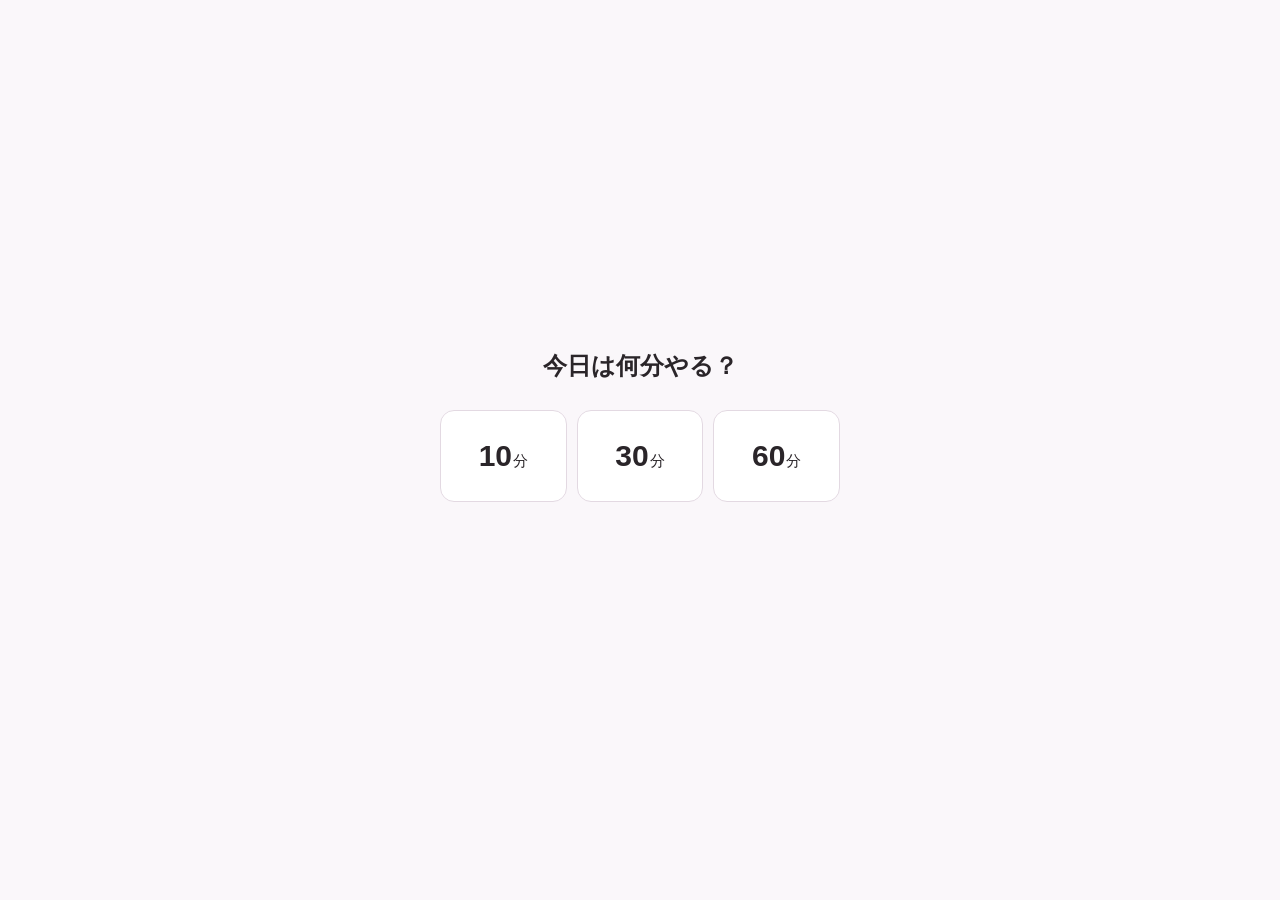
==== index.html @ b4d3fdea "Enjoy英語: 中1英語の文法ドリル（Lv1-5 + PWA） - 問題文は単語辞書から毎回組み立てる。問題文の固定データを持たない - 入力は4択と並べ替えのみ。iOS のソフトキーボードを出さな" ====
<!DOCTYPE html>
<html lang="ja">
<head>
<meta charset="utf-8">
<meta name="viewport" content="width=device-width, initial-scale=1, user-scalable=no, viewport-fit=cover">
<title>Enjoy英語</title>

<link rel="manifest" href="./manifest.json">
<link rel="apple-touch-icon" href="./icons/icon-180.png">
<link rel="icon" href="./icons/icon-192.png">

<!-- ホーム画面から開いたとき全画面にする（iOS 16 以前はこの指定を見る） -->
<meta name="apple-mobile-web-app-capable" content="yes">
<meta name="apple-mobile-web-app-title" content="Enjoy英語">
<meta name="mobile-web-app-capable" content="yes">

<meta name="theme-color" content="#faf7fa" media="(prefers-color-scheme: light)">
<meta name="theme-color" content="#1a171b" media="(prefers-color-scheme: dark)">

<link rel="stylesheet" href="./css/style.css">
</head>
<body>

<div id="app">

  <!-- ホーム画面 -->
  <section class="screen" id="screen-home">
    <div class="home">
      <p class="ask">今日は何分やる？</p>
      <div class="times">
        <button type="button" class="time" data-min="10">10<span>分</span></button>
        <button type="button" class="time" data-min="30">30<span>分</span></button>
        <button type="button" class="time" data-min="60">60<span>分</span></button>
      </div>
      <p class="carry" id="carryNote"></p>
    </div>
  </section>

  <!-- 問題画面 -->
  <section class="screen" id="screen-practice">
    <div class="topbar">
      <div class="topbar-row">
        <span class="remain" id="remain"></span>
        <span class="spacer"></span>
        <button type="button" class="link" id="pauseBtn">休憩</button>
        <button type="button" class="link" id="quitBtn">やめる</button>
      </div>
      <div class="progress"><i id="progressFill"></i></div>
    </div>

    <div class="stage" id="stage">
      <p class="prompt" id="prompt"></p>
      <p class="question" id="question"></p>
      <div class="answer-line empty" id="answerLine"></div>
    </div>

    <div class="choices" id="choices"></div>
    <div class="chips" id="chips"></div>

    <div class="dunno">
      <button type="button" id="dunnoBtn">わからない</button>
    </div>
  </section>

  <!-- 終了画面 -->
  <section class="screen" id="screen-done">
    <div class="done">
      <h1>今日の分、終わり！</h1>
      <p id="doneCount"></p>
      <button type="button" class="wide ghost" id="homeBtn">ホームへ</button>
    </div>
  </section>

</div>

<!-- 解説・持ち越しの全面パネル -->
<div class="explain" id="overlay">
  <div class="explain-body">
    <div class="expr" id="overlayExpr"></div>
    <ol class="steps" id="overlayLines"></ol>
  </div>
  <button type="button" class="wide" id="overlayBtn">わかった</button>
</div>

<!-- 休憩中のパネル -->
<div class="pause" id="pausePanel">
  <p class="pause-title">休憩中</p>
  <div class="pause-actions">
    <button type="button" class="wide" id="resumeBtn">つづける</button>
    <button type="button" class="wide ghost" id="quitFromPauseBtn">やめる</button>
  </div>
</div>

<script type="module" src="./js/app.js"></script>
</body>
</html>
---- css/style.css ----
/* ------------------------------------------------------------------
   配色
   Enjoy数学 の土台をそのまま持ってきて、アクセント色だけ変えている。
   ホーム画面に2つ並んだときに見分けが付くようにするため。
   「教育」トーン（青・緑）は数学版と同じく避ける。
   ------------------------------------------------------------------ */

:root {
  color-scheme: light dark;

  --bg: #faf7fa;
  --fg: #2a2529;
  --muted: #877d86;
  --line: #e7dee6;

  --key-bg: #ffffff;
  --key-border: #e3d9e2;
  --key-press: #efe6ee;

  --accent: #7a5b8c;
  --accent-soft: rgba(122, 91, 140, 0.12);

  --ok: #1f7a3f;

  --tap: 48px;
  --gap: 8px;
}

@media (prefers-color-scheme: dark) {
  :root {
    --bg: #1a171b;
    --fg: #f0ebf0;
    --muted: #978d96;
    --line: #342e35;

    --key-bg: #262128;
    --key-border: #383040;
    --key-press: #362e3b;

    --accent: #c4a0d0;
    --accent-soft: rgba(196, 160, 208, 0.16);

    --ok: #5fbf85;
  }
}

/* ------------------------------------------------------------------
   土台
   iPhone 縦持ちでスクロールを一切発生させない。
   ------------------------------------------------------------------ */

* { box-sizing: border-box; }

html, body {
  margin: 0;
  padding: 0;
  height: 100%;
  width: 100%;
  overflow: hidden;
  overscroll-behavior: none;
}

body {
  position: fixed;
  inset: 0;
  background: var(--bg);
  color: var(--fg);
  font-family: -apple-system, BlinkMacSystemFont, "Hiragino Sans", sans-serif;
  -webkit-text-size-adjust: 100%;
  -webkit-tap-highlight-color: transparent;
  -webkit-user-select: none;
  user-select: none;
  -webkit-touch-callout: none;
}

#app {
  height: 100%;
  height: 100dvh;
  display: flex;
  flex-direction: column;
  padding:
    env(safe-area-inset-top)
    env(safe-area-inset-right)
    env(safe-area-inset-bottom)
    env(safe-area-inset-left);
}

.screen {
  flex: 1;
  min-height: 0;
  display: none;
  flex-direction: column;
}
.screen.active { display: flex; }

/* ------------------------------------------------------------------
   問題画面
   ------------------------------------------------------------------ */

/* ------------------------------------------------------------------
   ホーム画面
   出すのは問いかけと時間ボタンだけ。
   累計時間・連続日数・レベル・正答率は一切置かない。
   ------------------------------------------------------------------ */

.home {
  flex: 1;
  display: flex;
  flex-direction: column;
  align-items: center;
  justify-content: center;
  gap: 28px;
  padding: 24px 16px;
}

.home .ask { margin: 0; font-size: 24px; font-weight: 600; }

/* 3つのボタンは視覚的に完全に同格。10分を左端に置く。 */
.times {
  display: flex;
  gap: 10px;
  width: 100%;
  max-width: 400px;
}
.time {
  -webkit-appearance: none;
  appearance: none;
  flex: 1 1 0;
  min-width: var(--tap);
  min-height: 92px;
  border: 1px solid var(--key-border);
  border-radius: 14px;
  background: var(--key-bg);
  color: var(--fg);
  font-family: inherit;
  font-size: 30px;
  font-weight: 600;
  touch-action: manipulation;
  cursor: pointer;
  transition: background-color .08s ease, transform .08s ease;
}
.time:active { background: var(--key-press); transform: scale(.97); }
.time > span { font-size: 15px; font-weight: 500; margin-left: 1px; }

/* 持ち越しの一言。責める書き方をしない。 */
.carry {
  margin: 0;
  min-height: 20px;
  font-size: 14px;
  color: var(--muted);
}

/* ------------------------------------------------------------------
   問題画面
   ------------------------------------------------------------------ */

.topbar {
  flex: 0 0 auto;
  padding: 0 12px;
}

.topbar-row {
  display: flex;
  align-items: center;
  gap: 2px;
  margin-bottom: 6px;
}
.topbar-row .spacer { flex: 1; }

/* 残り時間は分だけ。秒は刻まない。 */
.remain {
  padding-left: 4px;
  font-size: 13px;
  color: var(--muted);
  font-variant-numeric: tabular-nums;
}

.link {
  -webkit-appearance: none;
  appearance: none;
  min-width: var(--tap);
  min-height: var(--tap);
  padding: 0 10px;
  border: 0;
  background: transparent;
  color: var(--muted);
  font-family: inherit;
  font-size: 14px;
  touch-action: manipulation;
  cursor: pointer;
}
.link:active { opacity: .6; }
.link[disabled] { opacity: .35; }

/* 進捗は細いバーのみ。「○問目」は出さない。 */
.progress {
  height: 3px;
  border-radius: 2px;
  background: var(--line);
  overflow: hidden;
}
.progress > i {
  display: block;
  height: 100%;
  width: 0%;
  background: var(--accent);
  opacity: .55;
  transition: width .35s ease;
}

.stage {
  flex: 1;
  min-height: 0;
  display: flex;
  flex-direction: column;
  align-items: center;
  justify-content: center;
  gap: 10px;
  padding: 10px 18px;
  transition: background-color .18s ease;
}

/* 正解時のフィードバック。文字は出さず、0.6秒だけ色が動く。 */
.stage.flash { background: var(--accent-soft); }

/* 日本語の手がかり。小さく、控えめに。 */
.prompt {
  font-size: 14px;
  color: var(--muted);
  text-align: center;
  line-height: 1.5;
}

/* 英文。2行までは折り返してよい（数式と違い、途中で折り返しても読める）。 */
.question {
  font-size: clamp(20px, 6.2vw, 28px);
  font-weight: 600;
  text-align: center;
  line-height: 1.45;
  letter-spacing: .01em;
}

/* ------------------------------------------------------------------
   選択肢
   縦に並べる。1タップで確定する（決定ボタンは置かない）。
   ------------------------------------------------------------------ */

.choices {
  flex: 0 0 auto;
  display: flex;
  flex-direction: column;
  gap: var(--gap);
  padding: 0 12px;
}

.choice {
  -webkit-appearance: none;
  appearance: none;
  width: 100%;
  min-height: 52px;
  padding: 8px 14px;
  border: 1px solid var(--key-border);
  border-radius: 12px;
  background: var(--key-bg);
  color: var(--fg);
  font-family: inherit;
  font-size: 19px;
  font-weight: 500;
  touch-action: manipulation;
  cursor: pointer;
  transition: background-color .08s ease, transform .08s ease, border-color .12s ease;
}
.choice:active { background: var(--key-press); transform: scale(.98); }
.choice[disabled] { opacity: .45; }

/* 選んだものが正解だったときだけ、短く印を付ける */
.choice.picked-ok {
  border-color: var(--ok);
  background: var(--accent-soft);
  opacity: 1;
}

/* 「わからない」。控えめに、選択肢より小さく置く。 */
.dunno {
  flex: 0 0 auto;
  display: flex;
  justify-content: center;
  padding: 6px 12px calc(var(--gap) + 6px);
}
.dunno button {
  -webkit-appearance: none;
  appearance: none;
  min-height: 44px;
  padding: 0 16px;
  border: 0;
  background: transparent;
  color: var(--muted);
  font-family: inherit;
  font-size: 14px;
  touch-action: manipulation;
  cursor: pointer;
}
.dunno button:active { opacity: .6; }
.dunno button[disabled] { opacity: .35; }

/* ------------------------------------------------------------------
   並べ替え
   上の解答欄に単語が並び、下の単語をタップして送る。
   解答欄の単語をタップすると元の位置に戻る。
   ------------------------------------------------------------------ */

.answer-line {
  display: flex;
  flex-wrap: wrap;
  justify-content: center;
  align-items: center;
  gap: 6px;
  width: 100%;
  min-height: 58px;
  padding: 6px 4px;
  border-bottom: 2px solid var(--line);
  transition: border-color .18s ease;
}
.answer-line.empty::before {
  content: "";
  display: block;
  width: 2px;
  height: 26px;
  border-radius: 1px;
  background: var(--accent);
  opacity: .35;
}
.answer-line.ok { border-bottom-color: var(--ok); }

.answer-word {
  -webkit-appearance: none;
  appearance: none;
  min-height: 40px;
  padding: 0 12px;
  border: 1px solid var(--accent);
  border-radius: 10px;
  background: var(--accent-soft);
  color: var(--fg);
  font-family: inherit;
  font-size: 19px;
  font-weight: 600;
  touch-action: manipulation;
  cursor: pointer;
}
.answer-word:active { opacity: .7; }

.chips {
  flex: 0 0 auto;
  display: flex;
  flex-wrap: wrap;
  justify-content: center;
  gap: var(--gap);
  padding: 0 12px;
}

.chip {
  -webkit-appearance: none;
  appearance: none;
  min-height: var(--tap);
  min-width: var(--tap);
  padding: 0 16px;
  border: 1px solid var(--key-border);
  border-radius: 12px;
  background: var(--key-bg);
  color: var(--fg);
  font-family: inherit;
  font-size: 19px;
  font-weight: 500;
  touch-action: manipulation;
  cursor: pointer;
  transition: background-color .08s ease, transform .08s ease, opacity .12s ease;
}
.chip:active { background: var(--key-press); transform: scale(.97); }

/* 使った単語は場所だけ残して薄くする（チップの位置を動かさないため） */
.chip.used {
  opacity: .18;
  border-style: dashed;
  background: transparent;
}
.chip[disabled]:not(.used) { opacity: .45; }

/* 入力方式によって片方だけを出す */
#app[data-input="choice"] .chips,
#app[data-input="choice"] .answer-line { display: none; }
#app[data-input="arrange"] .choices,
#app[data-input="arrange"] .question { display: none; }

/* ------------------------------------------------------------------
   解説パネル
   評価語を出さない。いま間違えたこの問題の手順だけを3行以内で出す。
   ------------------------------------------------------------------ */

.explain {
  position: absolute;
  inset: 0;
  display: none;
  flex-direction: column;
  background: var(--bg);
  padding:
    calc(env(safe-area-inset-top) + 16px)
    calc(env(safe-area-inset-right) + 20px)
    calc(env(safe-area-inset-bottom) + 16px)
    calc(env(safe-area-inset-left) + 20px);
}
.explain.active { display: flex; }

.explain-body {
  flex: 1;
  min-height: 0;
  display: flex;
  flex-direction: column;
  justify-content: center;
  gap: 24px;
}

.explain .expr {
  font-size: 22px;
  font-weight: 600;
  text-align: center;
  line-height: 1.45;
}
.explain .expr:empty { display: none; }

/* 持ち越しの一言だけを出すとき。番号を消して中央に大きく置く。 */
.explain.message .steps li { justify-content: center; font-size: 21px; }
.explain.message .steps li > span.n { display: none; }

.steps {
  margin: 0;
  padding: 0;
  list-style: none;
  display: flex;
  flex-direction: column;
  gap: 14px;
}
.steps li {
  display: flex;
  align-items: flex-start;
  gap: 12px;
  font-size: 17px;
  line-height: 1.5;
}
.steps li > span.n {
  flex: 0 0 26px;
  height: 26px;
  margin-top: 2px;
  border-radius: 50%;
  background: var(--accent-soft);
  color: var(--accent);
  font-size: 13px;
  font-weight: 700;
  display: flex;
  align-items: center;
  justify-content: center;
}

.wide {
  flex: 0 0 auto;
  width: 100%;
  min-height: 56px;
  border: 1px solid var(--accent);
  border-radius: 12px;
  background: var(--accent);
  color: #fff;
  font-family: inherit;
  font-size: 17px;
  font-weight: 600;
  touch-action: manipulation;
  cursor: pointer;
}
.wide:active { opacity: .85; }
.wide.ghost {
  background: transparent;
  color: var(--muted);
  border-color: var(--line);
}

/* ------------------------------------------------------------------
   休憩パネル
   席を離れられることが継続の条件なので、引き止める文言を置かない。
   ------------------------------------------------------------------ */

.pause {
  position: absolute;
  inset: 0;
  display: none;
  flex-direction: column;
  align-items: center;
  justify-content: center;
  gap: 24px;
  background: var(--bg);
  padding:
    calc(env(safe-area-inset-top) + 20px)
    calc(env(safe-area-inset-right) + 20px)
    calc(env(safe-area-inset-bottom) + 20px)
    calc(env(safe-area-inset-left) + 20px);
}
.pause.active { display: flex; }

.pause-title { margin: 0; font-size: 22px; font-weight: 600; }
.pause-actions {
  width: 100%;
  max-width: 280px;
  display: flex;
  flex-direction: column;
  gap: 10px;
}

/* ------------------------------------------------------------------
   終了画面
   やった問題数だけ。正答率・レベル・比較は出さない。
   ------------------------------------------------------------------ */

.done {
  flex: 1;
  display: flex;
  flex-direction: column;
  align-items: center;
  justify-content: center;
  gap: 10px;
  padding: 20px;
}
.done h1 { font-size: 28px; font-weight: 600; margin: 0; }
.done p { font-size: 16px; color: var(--muted); margin: 0 0 18px; }
.done .wide { max-width: 220px; }

/* ------------------------------------------------------------------
   横向き
   縦持ちが前提だが、回してしまったときに選択肢や「わからない」が
   画面外に出るのは避ける。左に問題、右に選択肢を置く。
   ------------------------------------------------------------------ */

@media (orientation: landscape) and (max-height: 540px) {
  #screen-practice.active {
    display: grid;
    grid-template-columns: 1fr minmax(272px, 46%);
    grid-template-rows: auto 1fr auto;
    /* 「わからない」は左の列の下に置く。
       右の列に積むと、低い横向き（667x300）で下がはみ出すため。 */
    grid-template-areas:
      "top   top"
      "stage choices"
      "dunno choices";
    min-height: 0;
  }
  .chips { grid-area: choices; align-self: center; }
  .topbar { grid-area: top; }

  .home { gap: 18px; }
  .home .ask { font-size: 20px; }
  .time { min-height: 76px; font-size: 26px; }
  .stage {
    grid-area: stage;
    min-height: 0;
    gap: 8px;
  }
  .choices {
    grid-area: choices;
    align-self: center;
    gap: 6px;
  }
  .dunno {
    grid-area: dunno;
    padding-top: 2px;
  }

  .choice { min-height: var(--tap); font-size: 17px; }
  .question { font-size: clamp(18px, 3.4vw, 26px); }
  .prompt { font-size: 13px; }

  .explain-body { gap: 14px; }
  .explain .expr { font-size: 19px; }
  .steps { gap: 8px; }
  .steps li { font-size: 15px; }
}

/* ------------------------------------------------------------------
   動きを減らす設定にしている場合
   ------------------------------------------------------------------ */

@media (prefers-reduced-motion: reduce) {
  *, *::before, *::after {
    transition-duration: 0.01ms !important;
    animation-duration: 0.01ms !important;
  }
}
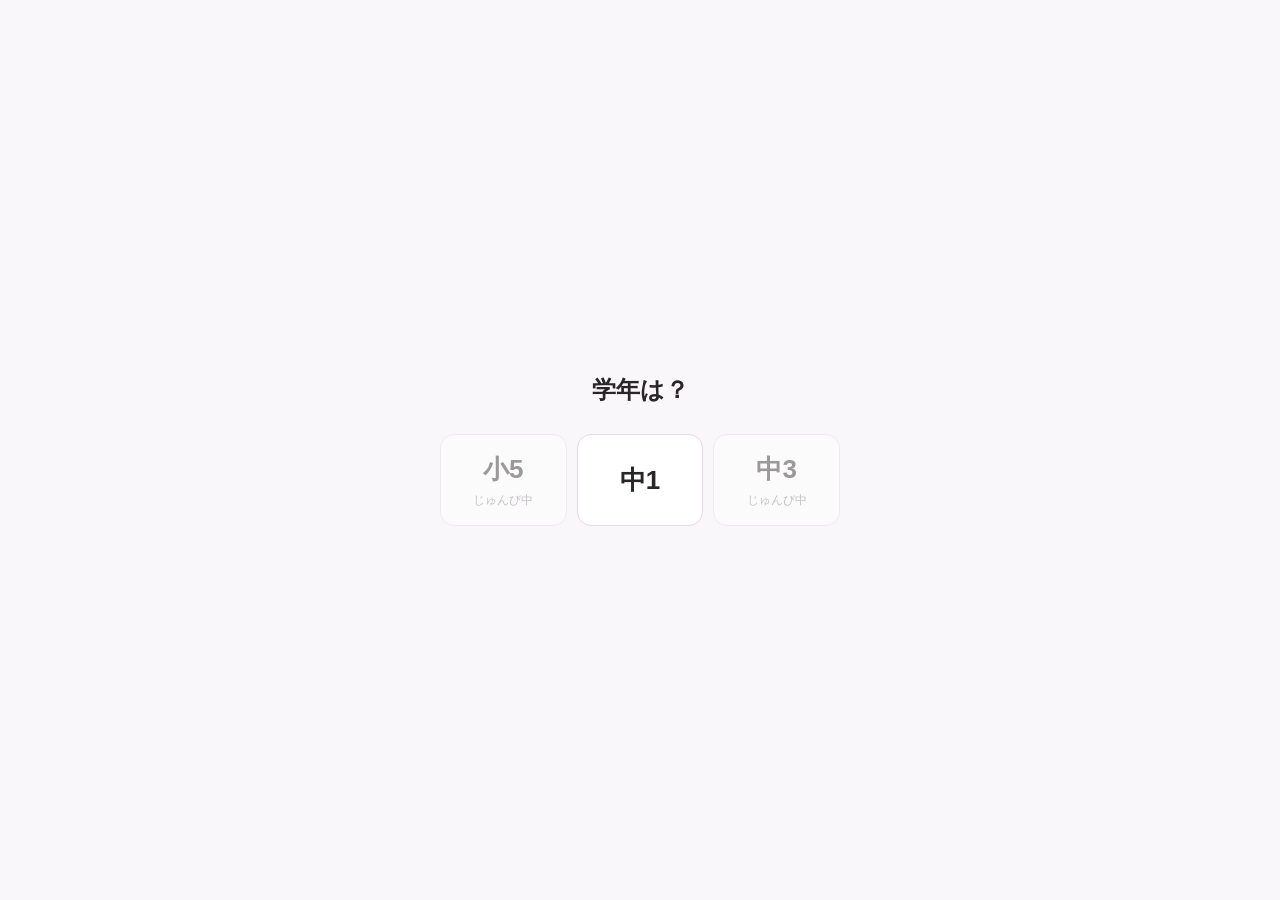
==== commit 7c0bd146: "英語も学年を選べるようにした（小5 / 中1 / 中3） 数学版と同じ作りにしてある。3人の子どもがそれぞれの端末で使うため、 学習の記録を学年ごとに分ける。混ざると、下の子の結果で 上の子のレベルが" ====
--- a/index.html
+++ b/index.html
@@ -23,9 +23,18 @@
 
 <div id="app">
 
+  <!-- 学年えらび（この端末を誰が使うか。初回だけ出る） -->
+  <section class="screen" id="screen-grade">
+    <div class="home">
+      <p class="ask">学年は？</p>
+      <div class="grades" id="grades"></div>
+    </div>
+  </section>
+
   <!-- ホーム画面 -->
   <section class="screen" id="screen-home">
     <div class="home">
+      <button type="button" class="grade-tag" id="gradeTag"></button>
       <p class="ask">今日は何分やる？</p>
       <div class="times">
         <button type="button" class="time" data-min="10">10<span>分</span></button>
@@ -52,6 +61,7 @@
       <p class="prompt" id="prompt"></p>
       <p class="question" id="question"></p>
       <div class="answer-line empty" id="answerLine"></div>
+      <div class="tick" id="tick" aria-hidden="true">✓</div>
     </div>
 
     <div class="choices" id="choices"></div>
@@ -66,7 +76,9 @@
   <section class="screen" id="screen-done">
     <div class="done">
       <h1>今日の分、終わり！</h1>
+      <div class="dots" id="doneDots" aria-hidden="true"></div>
       <p id="doneCount"></p>
+      <p class="done-note" id="doneNote">今日も開いたね</p>
       <button type="button" class="wide ghost" id="homeBtn">ホームへ</button>
     </div>
   </section>
--- a/css/style.css
+++ b/css/style.css
@@ -104,6 +104,7 @@
    ------------------------------------------------------------------ */
 
 .home {
+  position: relative;
   flex: 1;
   display: flex;
   flex-direction: column;
@@ -142,6 +143,70 @@
 .time:active { background: var(--key-press); transform: scale(.97); }
 .time > span { font-size: 15px; font-weight: 500; margin-left: 1px; }
 
+/* ------------------------------------------------------------------
+   学年えらび
+   3つを完全に同格に扱う。どれかを推奨として強調しない。
+   選んだあとの進み具合や、他の学年の様子は一切見せない。
+   ------------------------------------------------------------------ */
+
+.grades {
+  display: flex;
+  gap: 10px;
+  width: 100%;
+  max-width: 400px;
+}
+.grade {
+  -webkit-appearance: none;
+  appearance: none;
+  flex: 1 1 0;
+  min-width: var(--tap);
+  min-height: 92px;
+  padding: 0 4px;
+  border: 1px solid var(--key-border);
+  border-radius: 14px;
+  background: var(--key-bg);
+  color: var(--fg);
+  font-family: inherit;
+  font-size: 26px;
+  font-weight: 600;
+  touch-action: manipulation;
+  cursor: pointer;
+  transition: background-color .08s ease, transform .08s ease;
+}
+.grade:active { background: var(--key-press); transform: scale(.97); }
+
+/* まだ作っていない学年。押せないことだけ分かればよい。 */
+.grade[disabled] { opacity: .45; cursor: default; }
+.grade > span {
+  display: block;
+  margin-top: 5px;
+  font-size: 12px;
+  font-weight: 500;
+  color: var(--muted);
+}
+
+/* ホームに置く、いまの学年。押すと選び直せる。
+   小さく灰色にして、成績表示のように見えないようにする。
+   中央寄せのレイアウトを動かさないよう、流れから外して置く。 */
+.grade-tag {
+  position: absolute;
+  top: 0;
+  left: 50%;
+  transform: translateX(-50%);
+  -webkit-appearance: none;
+  appearance: none;
+  min-height: var(--tap);
+  padding: 0 14px;
+  border: 0;
+  background: transparent;
+  color: var(--muted);
+  font-family: inherit;
+  font-size: 14px;
+  touch-action: manipulation;
+  cursor: pointer;
+}
+.grade-tag:active { opacity: .6; }
+
 /* 持ち越しの一言。責める書き方をしない。 */
 .carry {
   margin: 0;
@@ -209,6 +274,7 @@
 }
 
 .stage {
+  position: relative;
   flex: 1;
   min-height: 0;
   display: flex;
@@ -220,8 +286,33 @@
   transition: background-color .18s ease;
 }
 
-/* 正解時のフィードバック。文字は出さず、0.6秒だけ色が動く。 */
+/* 正解時のフィードバック。
+   言葉は出さない（褒め言葉は子供扱いに読まれるため）。
+   かわりに、押した手応えが残るように印と色だけを動かす。 */
 .stage.flash { background: var(--accent-soft); }
+
+/* 問題文の上の空いているところに出す。文や選択肢に重ならないようにするため。 */
+.tick {
+  position: absolute;
+  left: 50%;
+  top: 4px;
+  transform: translate(-50%, 0) scale(.4);
+  transform-origin: 50% 50%;
+  font-size: clamp(38px, 12vw, 52px);
+  line-height: 1;
+  font-weight: 700;
+  color: var(--accent);
+  opacity: 0;
+  pointer-events: none;
+}
+.tick.on { animation: tick-pop .62s ease-out; }
+
+@keyframes tick-pop {
+  0%   { opacity: 0; transform: translate(-50%, 0) scale(.4); }
+  28%  { opacity: 1; transform: translate(-50%, 0) scale(1.18); }
+  52%  { opacity: 1; transform: translate(-50%, 0) scale(1); }
+  100% { opacity: 0; transform: translate(-50%, 0) scale(1.06); }
+}
 
 /* 日本語の手がかり。小さく、控えめに。 */
 .prompt {
@@ -273,11 +364,18 @@
 .choice:active { background: var(--key-press); transform: scale(.98); }
 .choice[disabled] { opacity: .45; }
 
-/* 選んだものが正解だったときだけ、短く印を付ける */
+/* 選んだものが正解だったとき、そのボタンから色が広がる */
 .choice.picked-ok {
   border-color: var(--ok);
   background: var(--accent-soft);
   opacity: 1;
+  animation: pick-pop .6s ease-out;
+}
+
+@keyframes pick-pop {
+  0%   { background: var(--key-bg); transform: scale(1); }
+  30%  { background: var(--accent-soft); transform: scale(1.04); }
+  100% { background: var(--accent-soft); transform: scale(1); }
 }
 
 /* 「わからない」。控えめに、選択肢より小さく置く。 */
@@ -527,8 +625,50 @@
   padding: 20px;
 }
 .done h1 { font-size: 28px; font-weight: 600; margin: 0; }
-.done p { font-size: 16px; color: var(--muted); margin: 0 0 18px; }
-.done .wide { max-width: 220px; }
+.done p { font-size: 16px; color: var(--muted); margin: 0; }
+.done .wide { max-width: 220px; margin-top: 18px; }
+
+/* その日に解いた問題を、ひとつずつ積み上げて見せる。
+   数で評価するのではなく、やったことをそのまま置くだけ。 */
+.dots {
+  display: flex;
+  flex-wrap: wrap;
+  justify-content: center;
+  align-content: center;
+  gap: 5px;
+  width: 100%;
+  max-width: 300px;
+  min-height: 14px;
+  margin: 6px 0 2px;
+}
+.dot {
+  width: var(--dot-size, 10px);
+  height: var(--dot-size, 10px);
+  border-radius: 50%;
+  background: var(--accent);
+  opacity: 0;
+  transform: scale(.3);
+  animation: dot-in .3s ease-out forwards;
+}
+
+@keyframes dot-in {
+  to { opacity: .8; transform: scale(1); }
+}
+
+/* 量に関係なく同じ文言にする。10分の日と60分の日で差をつけない。 */
+.done-note { font-size: 15px; }
+
+/* 数と一言は、問題が積み上がったあとに出す */
+#doneCount,
+.done-note {
+  opacity: 0;
+  animation: note-in .45s ease-out forwards;
+}
+
+@keyframes note-in {
+  from { opacity: 0; transform: translateY(6px); }
+  to   { opacity: 1; transform: translateY(0); }
+}
 
 /* ------------------------------------------------------------------
    横向き
@@ -555,6 +695,7 @@
   .home { gap: 18px; }
   .home .ask { font-size: 20px; }
   .time { min-height: 76px; font-size: 26px; }
+  .grade { min-height: 76px; font-size: 22px; }
   .stage {
     grid-area: stage;
     min-height: 0;
